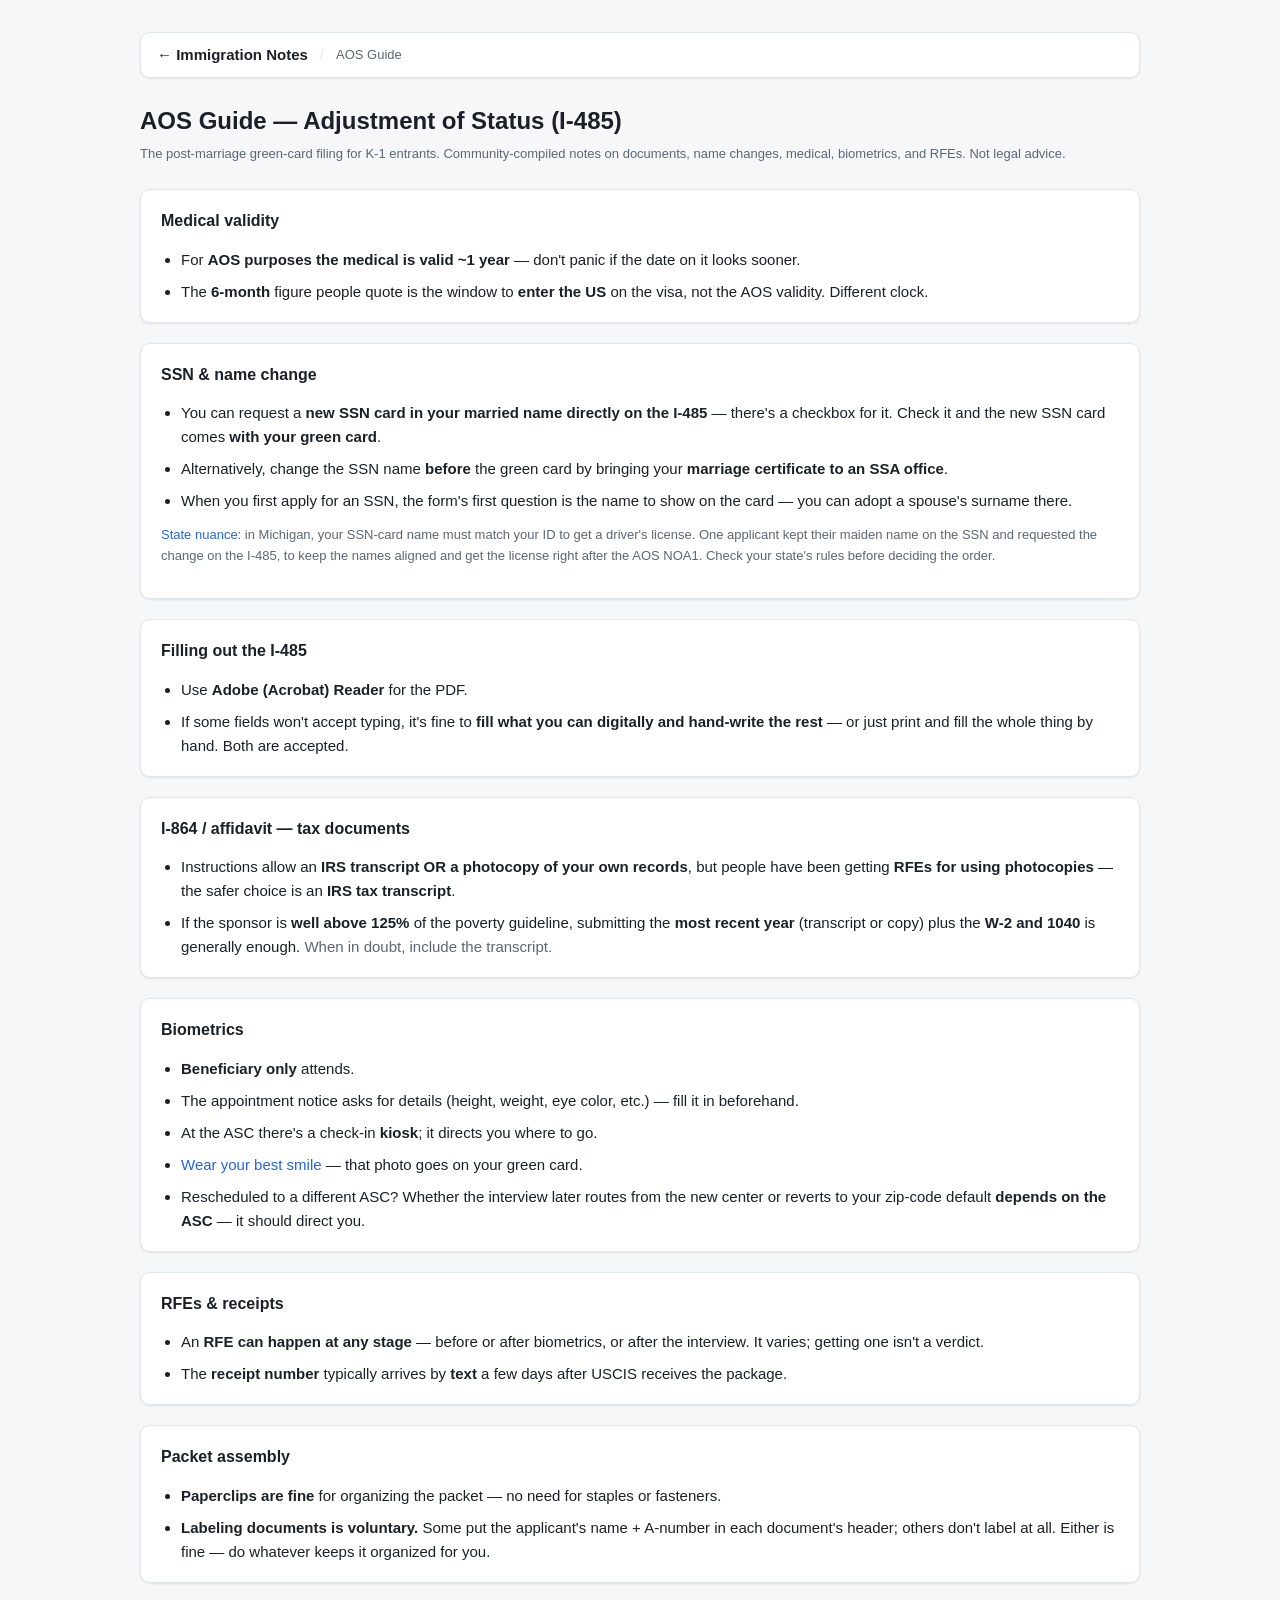
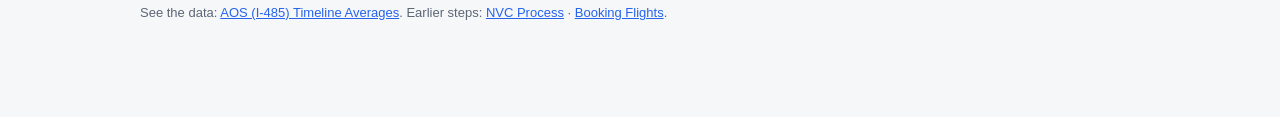
==== aos-guide.html @ 383c1c4a "Add AOS Guide page" ====
<!DOCTYPE html>
<html lang="en">
<head>
<meta charset="UTF-8" />
<meta name="viewport" content="width=device-width, initial-scale=1.0" />
<title>AOS Guide — Adjustment of Status (I-485)</title>
<link rel="stylesheet" href="styles.css" />
</head>
<body class="info">
<nav class="nav">
  <a class="home" href="index.html">← Immigration Notes</a>
  <span class="sep">/</span>
  <span class="crumb">AOS Guide</span>
</nav>
<div class="wrap">
  <h1>AOS Guide — Adjustment of Status (I-485)</h1>
  <p class="sub">The post-marriage green-card filing for K-1 entrants. Community-compiled notes on documents,
     name changes, medical, biometrics, and RFEs. Not legal advice.</p>

  <section>
    <h2>Medical validity</h2>
    <ul>
      <li>For <strong>AOS purposes the medical is valid ~1 year</strong> — don't panic if the date on it looks
        sooner.</li>
      <li>The <strong>6-month</strong> figure people quote is the window to <strong>enter the US</strong> on the
        visa, not the AOS validity. Different clock.</li>
    </ul>
  </section>

  <section>
    <h2>SSN &amp; name change</h2>
    <ul>
      <li>You can request a <strong>new SSN card in your married name directly on the I-485</strong> — there's a
        checkbox for it. Check it and the new SSN card comes <strong>with your green card</strong>.</li>
      <li>Alternatively, change the SSN name <strong>before</strong> the green card by bringing your
        <strong>marriage certificate to an SSA office</strong>.</li>
      <li>When you first apply for an SSN, the form's first question is the name to show on the card — you can adopt
        a spouse's surname there.</li>
    </ul>
    <p class="note"><span class="accent">State nuance:</span> in Michigan, your SSN-card name must match your ID
      to get a driver's license. One applicant kept their maiden name on the SSN and requested the change on the
      I-485, to keep the names aligned and get the license right after the AOS NOA1. Check your state's rules
      before deciding the order.</p>
  </section>

  <section>
    <h2>Filling out the I-485</h2>
    <ul>
      <li>Use <strong>Adobe (Acrobat) Reader</strong> for the PDF.</li>
      <li>If some fields won't accept typing, it's fine to <strong>fill what you can digitally and hand-write the
        rest</strong> — or just print and fill the whole thing by hand. Both are accepted.</li>
    </ul>
  </section>

  <section>
    <h2>I-864 / affidavit — tax documents</h2>
    <ul>
      <li>Instructions allow an <strong>IRS transcript OR a photocopy of your own records</strong>, but people have
        been getting <strong>RFEs for using photocopies</strong> — the safer choice is an
        <strong>IRS tax transcript</strong>.</li>
      <li>If the sponsor is <strong>well above 125%</strong> of the poverty guideline, submitting the
        <strong>most recent year</strong> (transcript or copy) plus the <strong>W-2 and 1040</strong> is generally
        enough. <span class="muted">When in doubt, include the transcript.</span></li>
    </ul>
  </section>

  <section>
    <h2>Biometrics</h2>
    <ul>
      <li><strong>Beneficiary only</strong> attends.</li>
      <li>The appointment notice asks for details (height, weight, eye color, etc.) — fill it in beforehand.</li>
      <li>At the ASC there's a check-in <strong>kiosk</strong>; it directs you where to go.</li>
      <li><span class="accent">Wear your best smile</span> — that photo goes on your green card.</li>
      <li>Rescheduled to a different ASC? Whether the interview later routes from the new center or reverts to your
        zip-code default <strong>depends on the ASC</strong> — it should direct you.</li>
    </ul>
  </section>

  <section>
    <h2>RFEs &amp; receipts</h2>
    <ul>
      <li>An <strong>RFE can happen at any stage</strong> — before or after biometrics, or after the interview. It
        varies; getting one isn't a verdict.</li>
      <li>The <strong>receipt number</strong> typically arrives by <strong>text</strong> a few days after USCIS
        receives the package.</li>
    </ul>
  </section>

  <section>
    <h2>Packet assembly</h2>
    <ul>
      <li><strong>Paperclips are fine</strong> for organizing the packet — no need for staples or fasteners.</li>
      <li><strong>Labeling documents is voluntary.</strong> Some put the applicant's name + A-number in each
        document's header; others don't label at all. Either is fine — do whatever keeps it organized for you.</li>
    </ul>
  </section>

  <p class="note">See the data: <a href="aos-timelines.html">AOS (I-485) Timeline Averages</a>. Earlier steps:
    <a href="nvc-process.html">NVC Process</a> · <a href="flights.html">Booking Flights</a>.</p>
</div>
</body>
</html>
---- styles.css ----
:root {
  --bg: #f6f7f9;
  --panel: #ffffff;
  --line: #e3e7ed;
  --text: #1b1f27;
  --muted: #5c6675;
  --accent: #2563eb;
  --good: #15803d;
  --warn: #b45309;
  --shadow: 0 1px 2px rgba(16, 24, 40, .04), 0 1px 3px rgba(16, 24, 40, .06);
}
* { box-sizing: border-box; }
body {
  margin: 0;
  font: 15px/1.6 -apple-system, BlinkMacSystemFont, "Segoe UI", Roboto, sans-serif;
  background: var(--bg);
  color: var(--text);
  padding: 32px 20px 80px;
}
.wrap { max-width: 1000px; margin: 0 auto; }

/* Top navigation */
.nav {
  max-width: 1000px; margin: 0 auto 24px; display: flex; align-items: center; gap: 12px;
  background: var(--panel); border: 1px solid var(--line); border-radius: 10px;
  padding: 10px 16px; box-shadow: var(--shadow);
}
.nav .home { font-weight: 600; color: var(--text); text-decoration: none; }
.nav .home:hover { color: var(--accent); }
.nav .crumb { color: var(--muted); font-size: 13px; }
.nav .sep { color: var(--line); }
h1 { font-size: 24px; margin: 0 0 4px; }
.sub { color: var(--muted); margin: 0 0 24px; font-size: 13px; }
h2 { font-size: 16px; margin: 0 0 14px; }

a { color: var(--accent); }
.muted { color: var(--muted); }
.accent { color: var(--accent); }
.warn { color: var(--warn); }
.good { color: var(--good); }

section { margin-bottom: 36px; }

/* Card sections (info pages opt in via body.info) */
.info section {
  background: var(--panel); border: 1px solid var(--line);
  border-radius: 10px; padding: 18px 20px; margin-bottom: 20px;
  box-shadow: var(--shadow);
}
ol, ul { margin: 0; padding-left: 20px; }
li { margin-bottom: 8px; }
li:last-child { margin-bottom: 0; }
.note { font-size: 13px; color: var(--muted); margin-top: 12px; }
code { background: var(--bg); border: 1px solid var(--line); border-radius: 4px;
  padding: 1px 6px; font-size: 13px; color: var(--accent); }
.tag { display: inline-block; font-size: 11px; padding: 2px 8px; border-radius: 999px;
  background: var(--bg); border: 1px solid var(--line); color: var(--muted);
  margin-left: 6px; }
.flow { display: flex; flex-wrap: wrap; gap: 8px; align-items: center; }
.flow .step { background: var(--bg); border: 1px solid var(--line); border-radius: 8px;
  padding: 8px 12px; font-size: 13px; }
.flow .arrow { color: var(--muted); }

/* Index cards */
.cards { display: grid; gap: 14px; }
a.card {
  display: block; text-decoration: none; color: inherit;
  background: var(--panel); border: 1px solid var(--line);
  border-radius: 10px; padding: 18px 20px; box-shadow: var(--shadow);
  transition: border-color .15s ease, transform .15s ease, box-shadow .15s ease;
}
a.card:hover { border-color: var(--accent); transform: translateY(-1px);
  box-shadow: 0 4px 12px rgba(16, 24, 40, .08); }
a.card h2 { font-size: 16px; margin: 0 0 6px; color: var(--accent); }
a.card p { margin: 0; color: var(--muted); font-size: 13px; }

/* Tables (AOS + info pages) */
table { width: 100%; border-collapse: collapse; background: var(--panel);
  border: 1px solid var(--line); border-radius: 10px; overflow: hidden; }
caption { text-align: left; font-weight: 600; padding: 14px 16px; font-size: 15px;
  background: var(--panel); border: 1px solid var(--line); border-bottom: none;
  border-radius: 10px 10px 0 0; }
th, td { padding: 10px 14px; text-align: left; border-bottom: 1px solid var(--line);
  vertical-align: top; }
th { color: var(--muted); font-weight: 600; font-size: 12px; text-transform: uppercase;
  letter-spacing: .04em; }
tbody tr:last-child td { border-bottom: none; }
td.num, th.num { text-align: right; font-variant-numeric: tabular-nums; }

/* Tables inside info-page cards drop their own panel chrome */
.info section table { border: none; border-radius: 0; background: transparent; }
.info section th, .info section td { padding: 8px 12px; }

/* AOS controls + stats */
.controls {
  display: flex; gap: 16px; align-items: center; flex-wrap: wrap;
  background: var(--panel); border: 1px solid var(--line);
  border-radius: 10px; padding: 12px 16px; margin-bottom: 24px;
  box-shadow: var(--shadow);
}
.controls label { cursor: pointer; user-select: none; color: var(--muted); }
.controls input { accent-color: var(--accent); margin-right: 6px; vertical-align: middle; }
.big { font-size: 18px; font-weight: 700; color: var(--accent); }
.n { color: var(--muted); font-size: 12px; }
.legend { color: var(--muted); font-size: 12px; margin-top: 10px; }
.rfe-row { color: var(--warn); }
details { margin-top: 8px; }
summary { cursor: pointer; color: var(--accent); }
.detail-table td { font-size: 13px; }
.detail-table .miss { color: #aab2bf; }
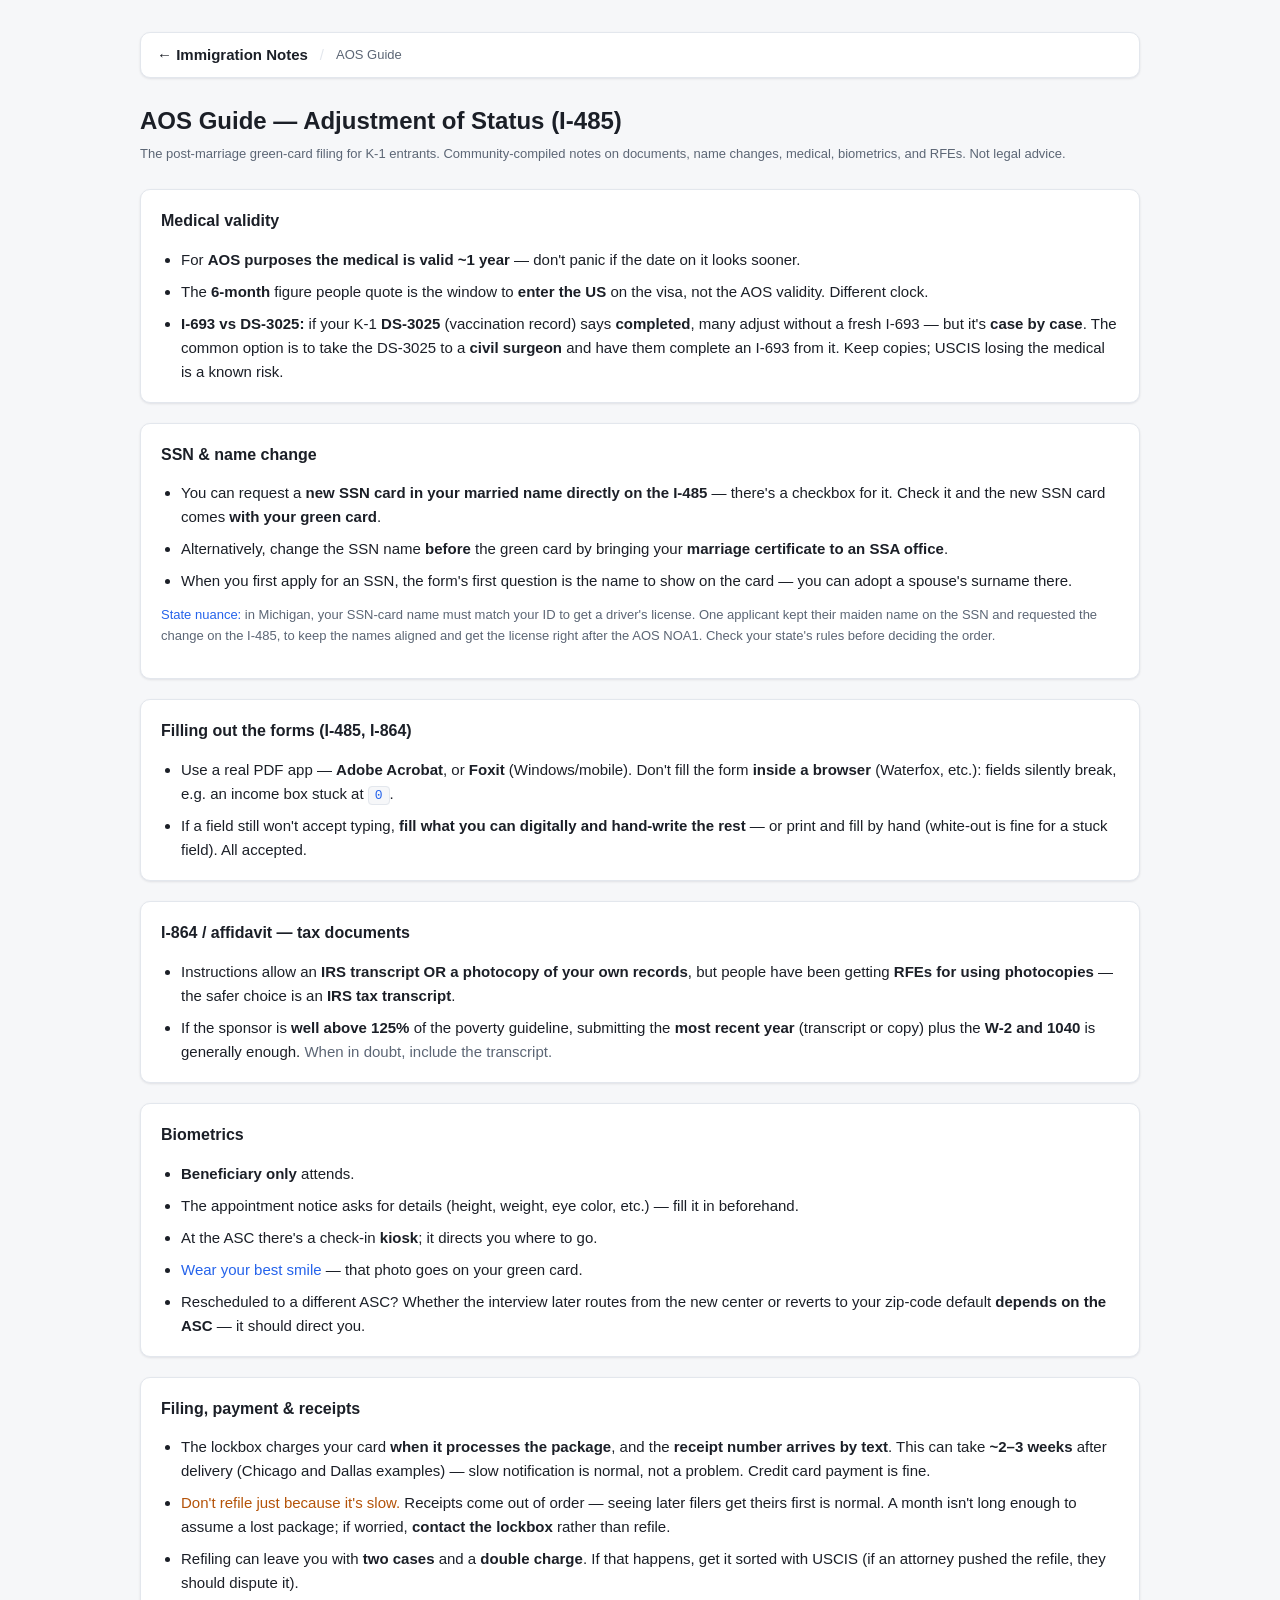
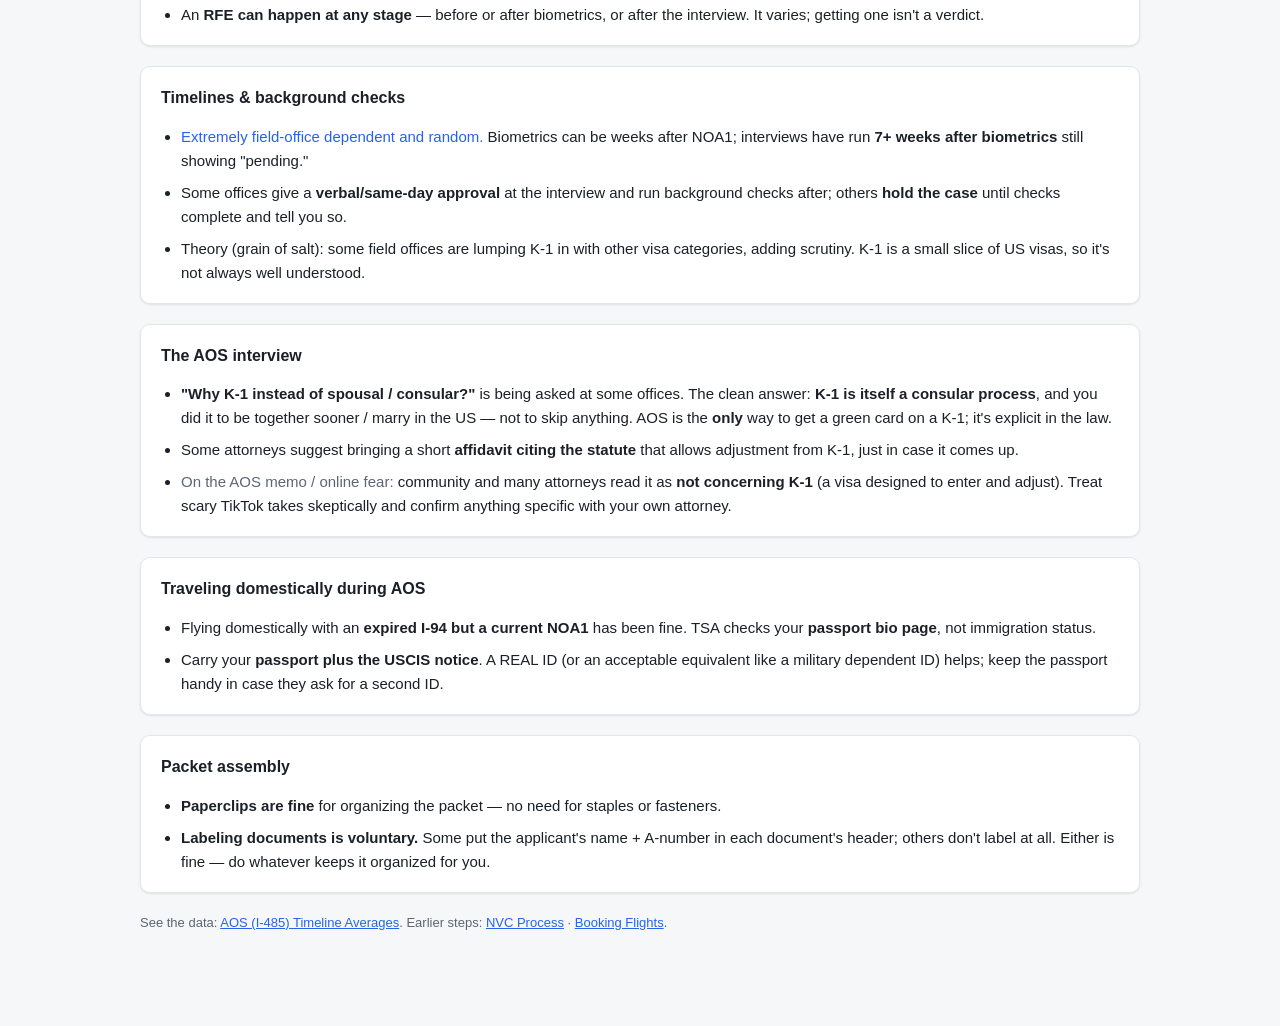
==== commit 7c938423: "Expand AOS Guide: I-693, filing/payment, background checks, interview, travel" ====
--- a/aos-guide.html
+++ b/aos-guide.html
@@ -24,6 +24,10 @@
         sooner.</li>
       <li>The <strong>6-month</strong> figure people quote is the window to <strong>enter the US</strong> on the
         visa, not the AOS validity. Different clock.</li>
+      <li><strong>I-693 vs DS-3025:</strong> if your K-1 <strong>DS-3025</strong> (vaccination record) says
+        <strong>completed</strong>, many adjust without a fresh I-693 — but it's <strong>case by case</strong>.
+        The common option is to take the DS-3025 to a <strong>civil surgeon</strong> and have them complete an
+        I-693 from it. Keep copies; USCIS losing the medical is a known risk.</li>
     </ul>
   </section>
 
@@ -44,11 +48,13 @@
   </section>
 
   <section>
-    <h2>Filling out the I-485</h2>
+    <h2>Filling out the forms (I-485, I-864)</h2>
     <ul>
-      <li>Use <strong>Adobe (Acrobat) Reader</strong> for the PDF.</li>
-      <li>If some fields won't accept typing, it's fine to <strong>fill what you can digitally and hand-write the
-        rest</strong> — or just print and fill the whole thing by hand. Both are accepted.</li>
+      <li>Use a real PDF app — <strong>Adobe Acrobat</strong>, or <strong>Foxit</strong> (Windows/mobile). Don't
+        fill the form <strong>inside a browser</strong> (Waterfox, etc.): fields silently break, e.g. an income
+        box stuck at <code>0</code>.</li>
+      <li>If a field still won't accept typing, <strong>fill what you can digitally and hand-write the rest</strong>
+        — or print and fill by hand (white-out is fine for a stuck field). All accepted.</li>
     </ul>
   </section>
 
@@ -77,12 +83,55 @@
   </section>
 
   <section>
-    <h2>RFEs &amp; receipts</h2>
+    <h2>Filing, payment &amp; receipts</h2>
     <ul>
+      <li>The lockbox charges your card <strong>when it processes the package</strong>, and the
+        <strong>receipt number arrives by text</strong>. This can take <strong>~2–3 weeks</strong> after delivery
+        (Chicago and Dallas examples) — slow notification is normal, not a problem. Credit card payment is fine.</li>
+      <li><span class="warn">Don't refile just because it's slow.</span> Receipts come out of order — seeing later
+        filers get theirs first is normal. A month isn't long enough to assume a lost package; if worried,
+        <strong>contact the lockbox</strong> rather than refile.</li>
+      <li>Refiling can leave you with <strong>two cases</strong> and a <strong>double charge</strong>. If that
+        happens, get it sorted with USCIS (if an attorney pushed the refile, they should dispute it).</li>
       <li>An <strong>RFE can happen at any stage</strong> — before or after biometrics, or after the interview. It
         varies; getting one isn't a verdict.</li>
-      <li>The <strong>receipt number</strong> typically arrives by <strong>text</strong> a few days after USCIS
-        receives the package.</li>
+    </ul>
+  </section>
+
+  <section>
+    <h2>Timelines &amp; background checks</h2>
+    <ul>
+      <li><span class="accent">Extremely field-office dependent and random.</span> Biometrics can be weeks after
+        NOA1; interviews have run <strong>7+ weeks after biometrics</strong> still showing "pending."</li>
+      <li>Some offices give a <strong>verbal/same-day approval</strong> at the interview and run background checks
+        after; others <strong>hold the case</strong> until checks complete and tell you so.</li>
+      <li>Theory (grain of salt): some field offices are lumping K-1 in with other visa categories, adding
+        scrutiny. K-1 is a small slice of US visas, so it's not always well understood.</li>
+    </ul>
+  </section>
+
+  <section>
+    <h2>The AOS interview</h2>
+    <ul>
+      <li><strong>"Why K-1 instead of spousal / consular?"</strong> is being asked at some offices. The clean
+        answer: <strong>K-1 is itself a consular process</strong>, and you did it to be together sooner / marry in
+        the US — not to skip anything. AOS is the <strong>only</strong> way to get a green card on a K-1; it's
+        explicit in the law.</li>
+      <li>Some attorneys suggest bringing a short <strong>affidavit citing the statute</strong> that allows
+        adjustment from K-1, just in case it comes up.</li>
+      <li><span class="muted">On the AOS memo / online fear:</span> community and many attorneys read it as
+        <strong>not concerning K-1</strong> (a visa designed to enter and adjust). Treat scary TikTok takes
+        skeptically and confirm anything specific with your own attorney.</li>
+    </ul>
+  </section>
+
+  <section>
+    <h2>Traveling domestically during AOS</h2>
+    <ul>
+      <li>Flying domestically with an <strong>expired I-94 but a current NOA1</strong> has been fine. TSA checks
+        your <strong>passport bio page</strong>, not immigration status.</li>
+      <li>Carry your <strong>passport plus the USCIS notice</strong>. A REAL ID (or an acceptable equivalent like a
+        military dependent ID) helps; keep the passport handy in case they ask for a second ID.</li>
     </ul>
   </section>
 
